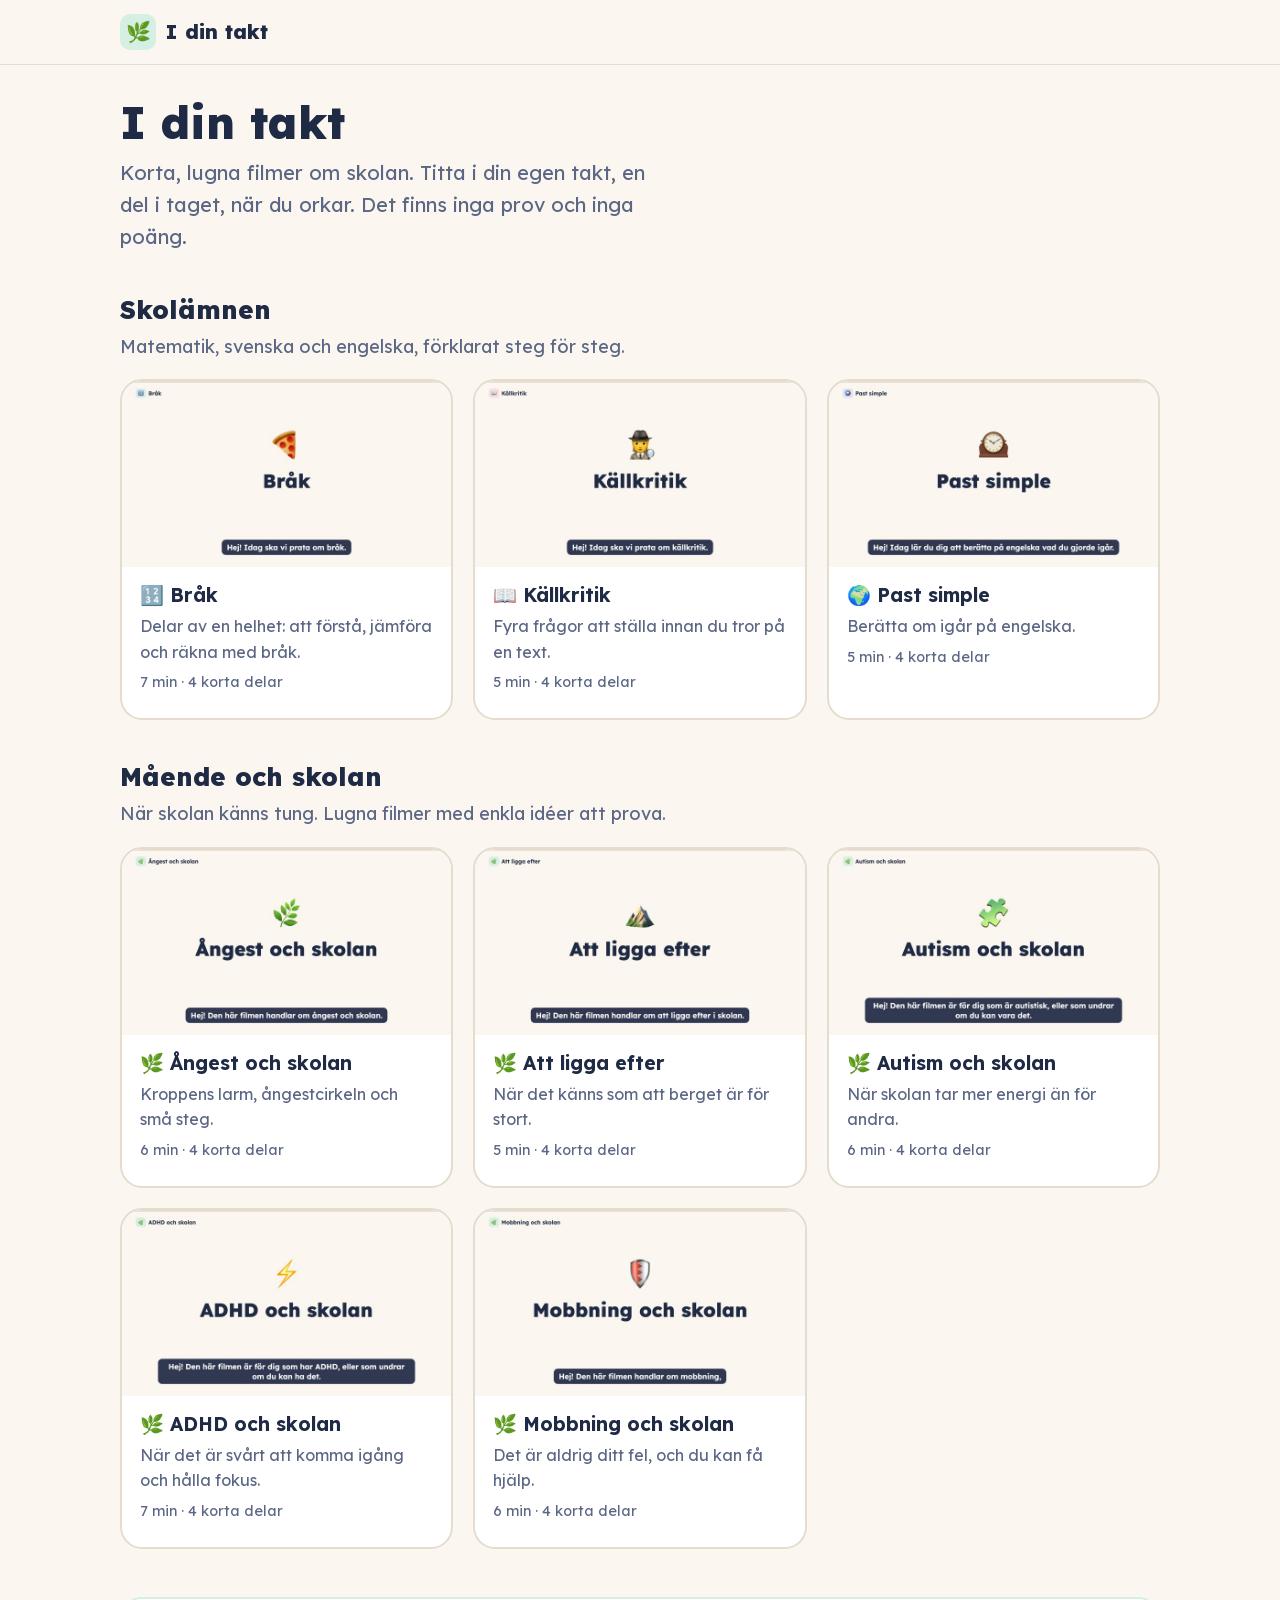
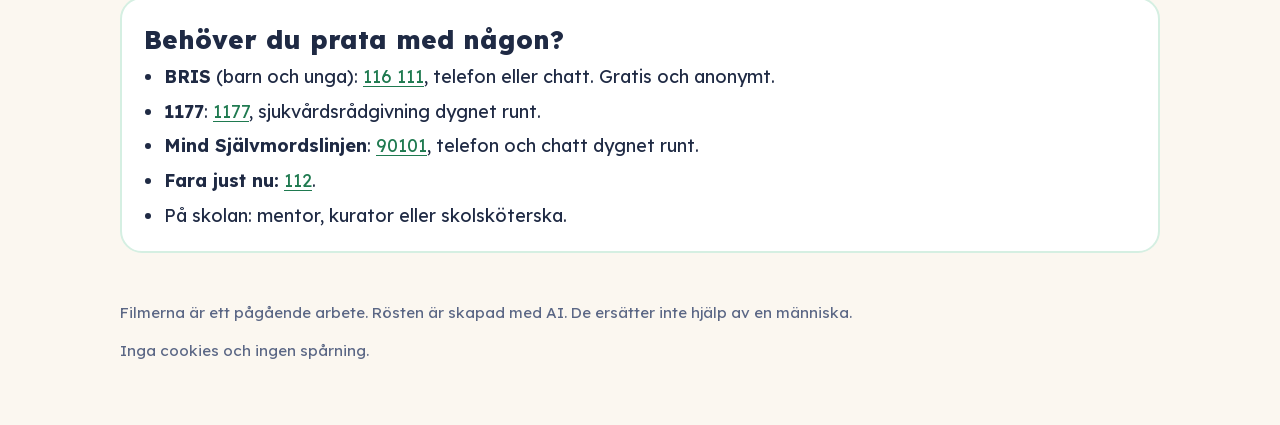
==== index.html @ 9127939b "Första version: filmer om skolan och mående Co-Authored-By: Claude Sonnet 5.5 <noreply@anthropic.com" ====
<!doctype html>
<html lang="sv">
<head>
<meta charset="utf-8">
<meta name="viewport" content="width=device-width, initial-scale=1">
<meta name="robots" content="noindex, nofollow">
<title>I din takt</title>
<meta name="description" content="Korta, lugna filmer om skolan.">
<link rel="preload" href="assets/lexend-latin.woff2" as="font" type="font/woff2" crossorigin>
<link rel="stylesheet" href="assets/style.css">
</head>
<body>
<a class="skip" href="#main">Hoppa till innehållet</a>
<header class="top"><div class="wrap"><a class="brand" href="index.html"><span class="logo" aria-hidden="true">🌿</span> I din takt</a></div></header>
<main id="main" class="wrap">
<h1>I din takt</h1>
<p class="lead">Korta, lugna filmer om skolan. Titta i din egen takt, en del i taget, när du orkar. Det finns inga prov och inga poäng.</p>
<section class="group"><h2>Skolämnen</h2><p>Matematik, svenska och engelska, förklarat steg för steg.</p><div class="grid"><a class="card" href="lektion/matematik-brak.html">
<img src="videos/matematik-brak/matematik-brak-hela.jpg" alt="" loading="lazy" width="720" height="405">
<div class="card-body"><h3><span aria-hidden="true">🔢</span> Bråk</h3><p>Delar av en helhet: att förstå, jämföra och räkna med bråk.</p><p class="meta">7 min · 4 korta delar</p></div></a><a class="card" href="lektion/svenska-kallkritik.html">
<img src="videos/svenska-kallkritik/svenska-kallkritik-hela.jpg" alt="" loading="lazy" width="720" height="405">
<div class="card-body"><h3><span aria-hidden="true">📖</span> Källkritik</h3><p>Fyra frågor att ställa innan du tror på en text.</p><p class="meta">5 min · 4 korta delar</p></div></a><a class="card" href="lektion/engelska-past-simple.html">
<img src="videos/engelska-past-simple/engelska-past-simple-hela.jpg" alt="" loading="lazy" width="720" height="405">
<div class="card-body"><h3><span aria-hidden="true">🌍</span> Past simple</h3><p>Berätta om igår på engelska.</p><p class="meta">5 min · 4 korta delar</p></div></a></div></section><section class="group"><h2>Mående och skolan</h2><p>När skolan känns tung. Lugna filmer med enkla idéer att prova.</p><div class="grid"><a class="card" href="lektion/maende-angest.html">
<img src="videos/maende-angest/maende-angest-hela.jpg" alt="" loading="lazy" width="720" height="405">
<div class="card-body"><h3><span aria-hidden="true">🌿</span> Ångest och skolan</h3><p>Kroppens larm, ångestcirkeln och små steg.</p><p class="meta">6 min · 4 korta delar</p></div></a><a class="card" href="lektion/maende-ligga-efter.html">
<img src="videos/maende-ligga-efter/maende-ligga-efter-hela.jpg" alt="" loading="lazy" width="720" height="405">
<div class="card-body"><h3><span aria-hidden="true">🌿</span> Att ligga efter</h3><p>När det känns som att berget är för stort.</p><p class="meta">5 min · 4 korta delar</p></div></a><a class="card" href="lektion/maende-autism.html">
<img src="videos/maende-autism/maende-autism-hela.jpg" alt="" loading="lazy" width="720" height="405">
<div class="card-body"><h3><span aria-hidden="true">🌿</span> Autism och skolan</h3><p>När skolan tar mer energi än för andra.</p><p class="meta">6 min · 4 korta delar</p></div></a><a class="card" href="lektion/maende-adhd.html">
<img src="videos/maende-adhd/maende-adhd-hela.jpg" alt="" loading="lazy" width="720" height="405">
<div class="card-body"><h3><span aria-hidden="true">🌿</span> ADHD och skolan</h3><p>När det är svårt att komma igång och hålla fokus.</p><p class="meta">7 min · 4 korta delar</p></div></a><a class="card" href="lektion/maende-mobbning.html">
<img src="videos/maende-mobbning/maende-mobbning-hela.jpg" alt="" loading="lazy" width="720" height="405">
<div class="card-body"><h3><span aria-hidden="true">🌿</span> Mobbning och skolan</h3><p>Det är aldrig ditt fel, och du kan få hjälp.</p><p class="meta">6 min · 4 korta delar</p></div></a></div></section>
<section class="help" aria-labelledby="hjalp">
<h2 id="hjalp">Behöver du prata med någon?</h2>
<ul>
<li><strong>BRIS</strong> (barn och unga): <a href="tel:116111">116 111</a>, telefon eller chatt. Gratis och anonymt.</li>
<li><strong>1177</strong>: <a href="tel:1177">1177</a>, sjukvårdsrådgivning dygnet runt.</li>
<li><strong>Mind Självmordslinjen</strong>: <a href="tel:90101">90101</a>, telefon och chatt dygnet runt.</li>
<li><strong>Fara just nu:</strong> <a href="tel:112">112</a>.</li>
<li>På skolan: mentor, kurator eller skolsköterska.</li>
</ul>
</section>
</main>
<footer class="wrap foot">
<p>Filmerna är ett pågående arbete. Rösten är skapad med AI. De ersätter inte hjälp av en människa.</p>
<p>Inga cookies och ingen spårning.</p>
</footer>
<script>// På smala, stående skärmar visas de korta delarna i stående format.
(function () {
  try {
    var narrow = window.matchMedia("(max-width: 700px) and (orientation: portrait)").matches;
    if (!narrow) return;
    document.querySelectorAll("video[data-port]").forEach(function (v) {
      v.src = v.getAttribute("data-port");
      v.poster = v.getAttribute("data-poster-port");
      v.classList.add("port");
    });
  } catch (e) {}
})();
</script>
</body>
</html>
---- assets/style.css ----
@font-face{font-family:"Lexend";src:url("lexend-latin.woff2") format("woff2");font-weight:100 900;font-style:normal;font-display:swap}
:root{--bg:#FBF7F0;--ink:#1F2A44;--mute:#5B6785;--card:#fff;--line:#E4DCCD;--green:#2F9E6B;--green-soft:#D5EFE2;--green-dark:#1f7a50;--teal:#1B8FA0}
*{box-sizing:border-box}
html{-webkit-text-size-adjust:100%}
body{margin:0;background:var(--bg);color:var(--ink);font-family:"Lexend",system-ui,-apple-system,"Segoe UI",sans-serif;font-size:1.125rem;line-height:1.6}
.wrap{max-width:1080px;margin:0 auto;padding:0 20px}
.skip{position:absolute;left:-999px;top:0;background:var(--ink);color:#fff;padding:10px 14px;border-radius:0 0 10px 0;z-index:10}
.skip:focus{left:0}
.top{border-bottom:1px solid var(--line);background:var(--bg);position:sticky;top:0;z-index:5}
.brand{display:inline-flex;align-items:center;gap:10px;padding:14px 0;font-weight:800;font-size:1.25rem;color:var(--ink);text-decoration:none}
.logo{display:inline-grid;place-items:center;width:36px;height:36px;border-radius:10px;background:var(--green-soft)}
h1{font-size:clamp(2rem,5vw,2.8rem);line-height:1.15;margin:32px 0 8px;font-weight:800}
h2{font-size:1.6rem;line-height:1.25;margin:40px 0 8px;font-weight:800}
h3{font-size:1.2rem;line-height:1.3;margin:0 0 6px;font-weight:700}
p{margin:0 0 14px}
.lead{font-size:1.25rem;color:var(--mute);max-width:46ch}
.note{background:var(--green-soft);border-radius:14px;padding:14px 18px;max-width:60ch}
.meta{font-weight:400;font-size:.9rem;color:var(--mute)}
a{color:var(--green-dark);text-underline-offset:3px}
a:focus-visible,summary:focus-visible,video:focus-visible{outline:4px solid var(--teal);outline-offset:3px;border-radius:6px}
.crumb{margin:20px 0 0}
.group p{color:var(--mute);margin-bottom:18px}
.grid{display:grid;gap:20px;grid-template-columns:repeat(auto-fill,minmax(280px,1fr))}
.card{display:block;background:var(--card);border:2px solid var(--line);border-radius:22px;overflow:hidden;text-decoration:none;color:inherit;transition:border-color .15s}
.card:hover{border-color:var(--green)}
.card img{display:block;width:100%;height:auto;background:var(--green-soft)}
.card-body{padding:16px 18px 18px}
.card-body p{margin:0 0 6px;color:var(--mute);font-size:1rem}
.card-body .meta{font-size:.9rem}
video{display:block;width:100%;max-width:860px;height:auto;aspect-ratio:16/9;background:#000;border-radius:18px}
video.port{aspect-ratio:9/16;max-width:420px;margin:0 auto}
.parts{display:grid;gap:28px;grid-template-columns:repeat(auto-fill,minmax(320px,1fr))}
.part{background:var(--card);border:2px solid var(--line);border-radius:22px;padding:18px}
.part video{border-radius:14px}
.chap{margin-top:12px;max-width:860px}
.chap summary{cursor:pointer;font-weight:600}
.chap ul{list-style:none;padding:0;margin:10px 0 0;color:var(--mute)}
.help{margin:48px 0 24px;background:var(--card);border:2px solid var(--green-soft);border-radius:22px;padding:8px 22px 14px}
.help h2{margin-top:16px}
.help ul{padding-left:20px;margin:0}
.help li{margin:6px 0}
.foot{color:var(--mute);font-size:.95rem;padding-top:24px;padding-bottom:48px}
@media (prefers-reduced-motion:reduce){*{transition:none!important;scroll-behavior:auto!important}}
@media (max-width:700px){body{font-size:1.0625rem}.wrap{padding:0 16px}.parts{grid-template-columns:1fr}}
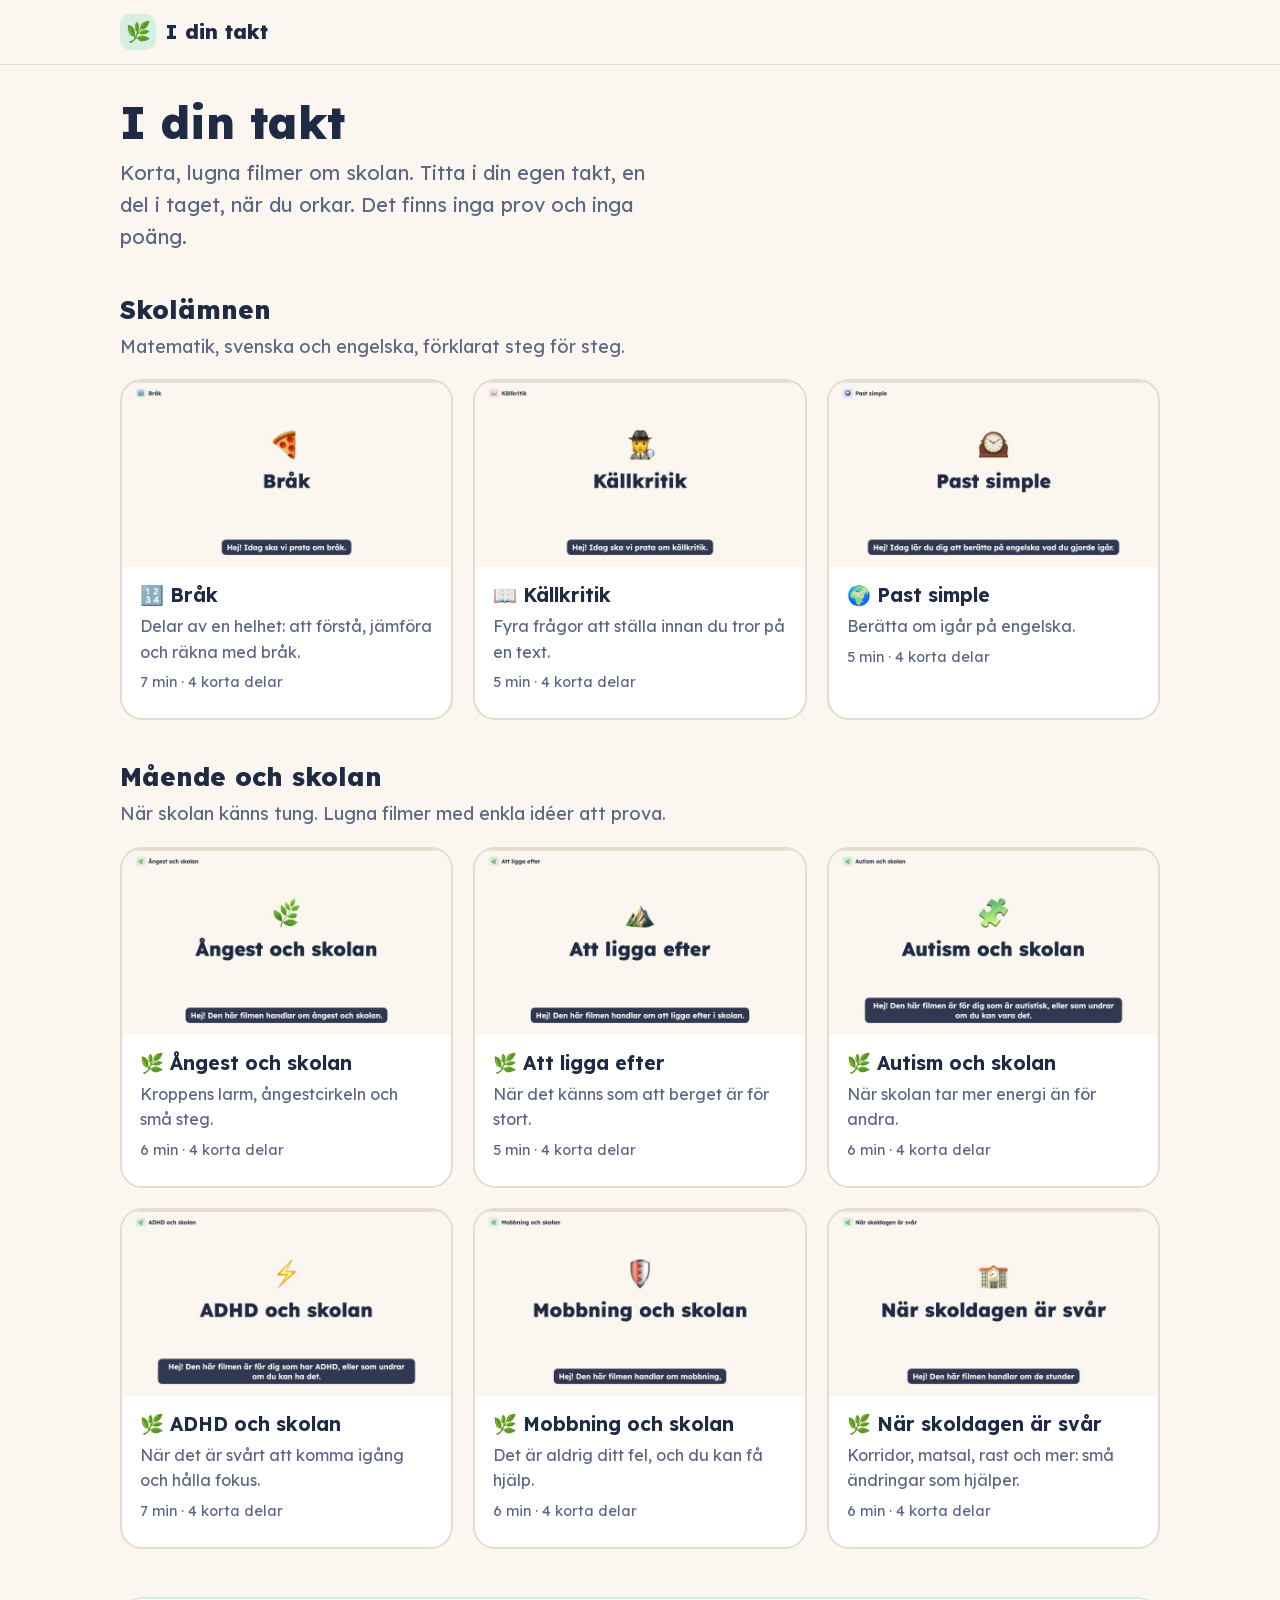
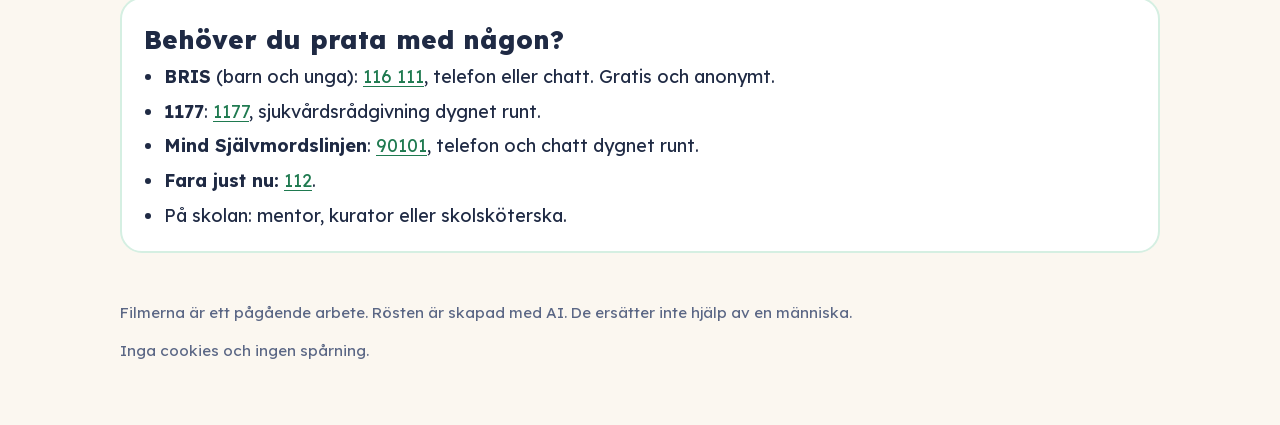
==== commit 7da33663: "Ny film: När skoldagen är svår Co-Authored-By: Claude Sonnet 5.5 <noreply@anthropic.com>" ====
--- a/index.html
+++ b/index.html
@@ -31,7 +31,9 @@
 <img src="videos/maende-adhd/maende-adhd-hela.jpg" alt="" loading="lazy" width="720" height="405">
 <div class="card-body"><h3><span aria-hidden="true">🌿</span> ADHD och skolan</h3><p>När det är svårt att komma igång och hålla fokus.</p><p class="meta">7 min · 4 korta delar</p></div></a><a class="card" href="lektion/maende-mobbning.html">
 <img src="videos/maende-mobbning/maende-mobbning-hela.jpg" alt="" loading="lazy" width="720" height="405">
-<div class="card-body"><h3><span aria-hidden="true">🌿</span> Mobbning och skolan</h3><p>Det är aldrig ditt fel, och du kan få hjälp.</p><p class="meta">6 min · 4 korta delar</p></div></a></div></section>
+<div class="card-body"><h3><span aria-hidden="true">🌿</span> Mobbning och skolan</h3><p>Det är aldrig ditt fel, och du kan få hjälp.</p><p class="meta">6 min · 4 korta delar</p></div></a><a class="card" href="lektion/maende-skoldagen.html">
+<img src="videos/maende-skoldagen/maende-skoldagen-hela.jpg" alt="" loading="lazy" width="720" height="405">
+<div class="card-body"><h3><span aria-hidden="true">🌿</span> När skoldagen är svår</h3><p>Korridor, matsal, rast och mer: små ändringar som hjälper.</p><p class="meta">6 min · 4 korta delar</p></div></a></div></section>
 <section class="help" aria-labelledby="hjalp">
 <h2 id="hjalp">Behöver du prata med någon?</h2>
 <ul>
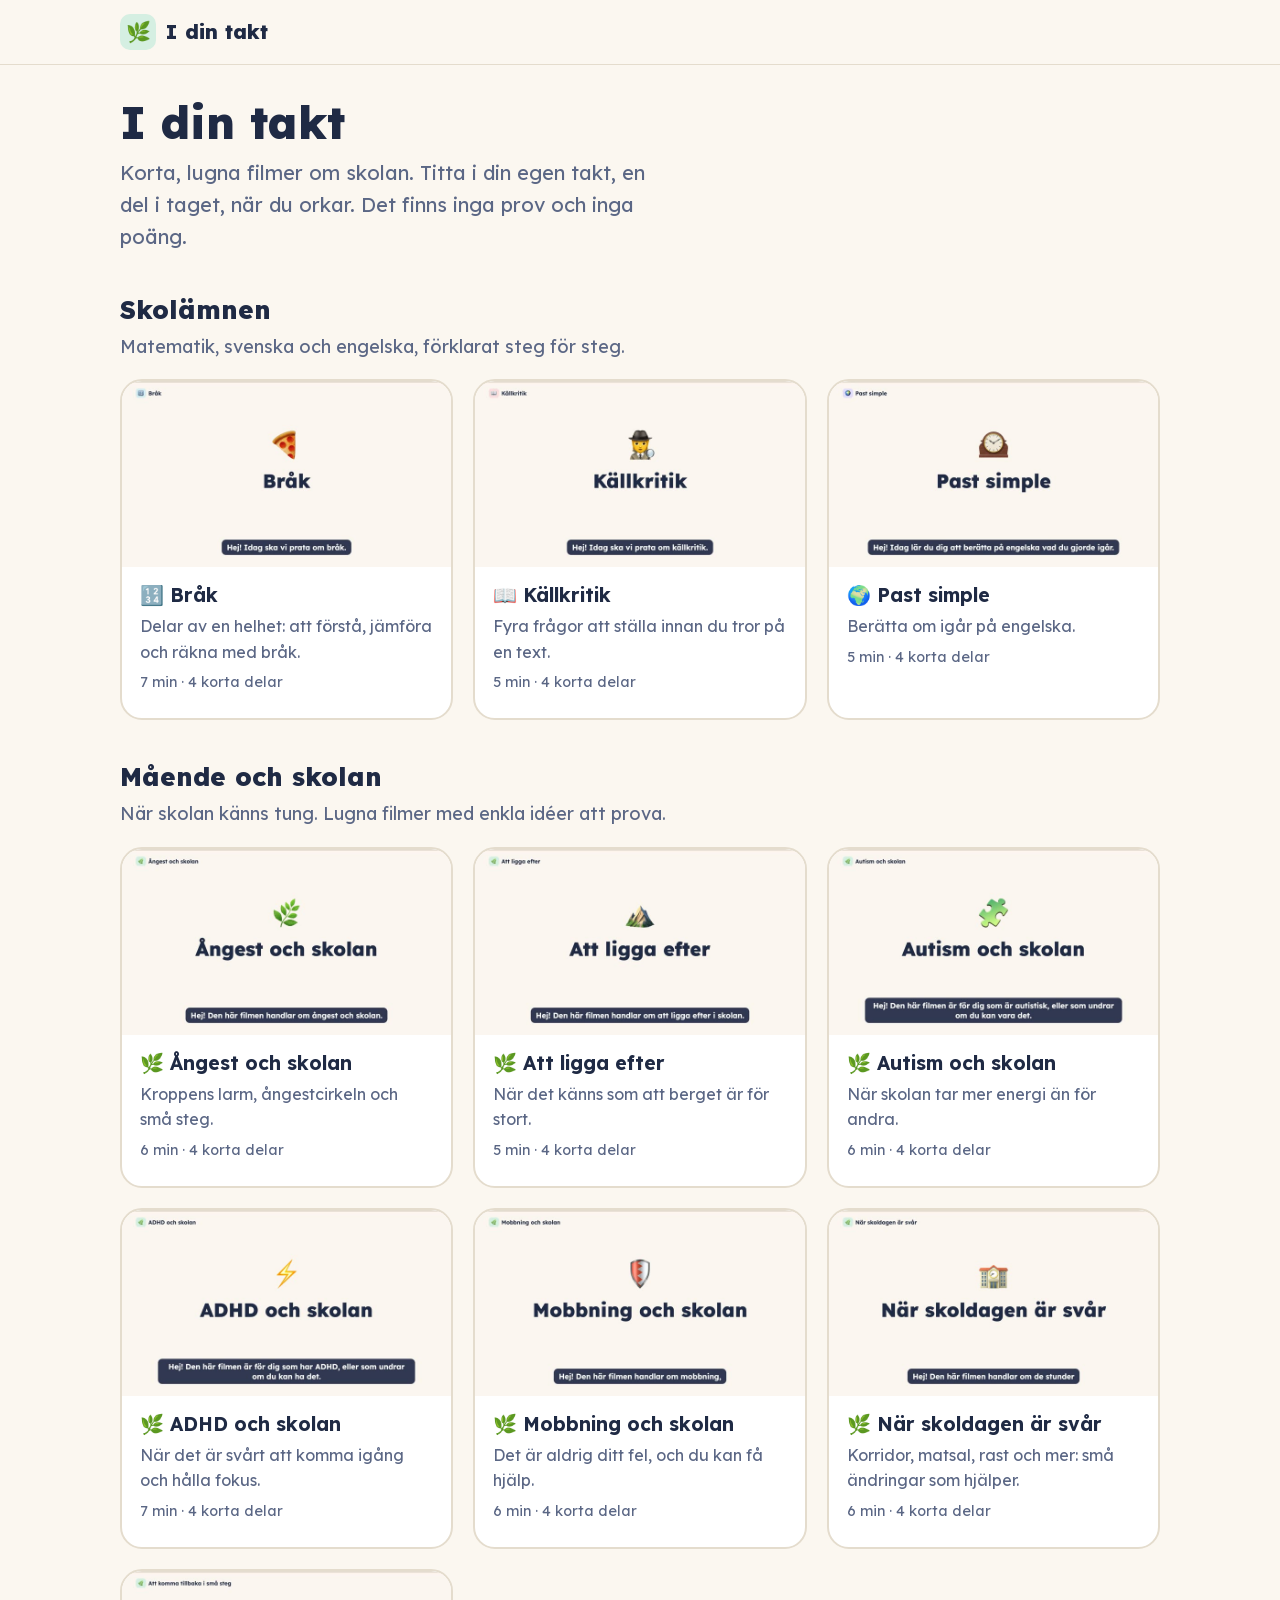
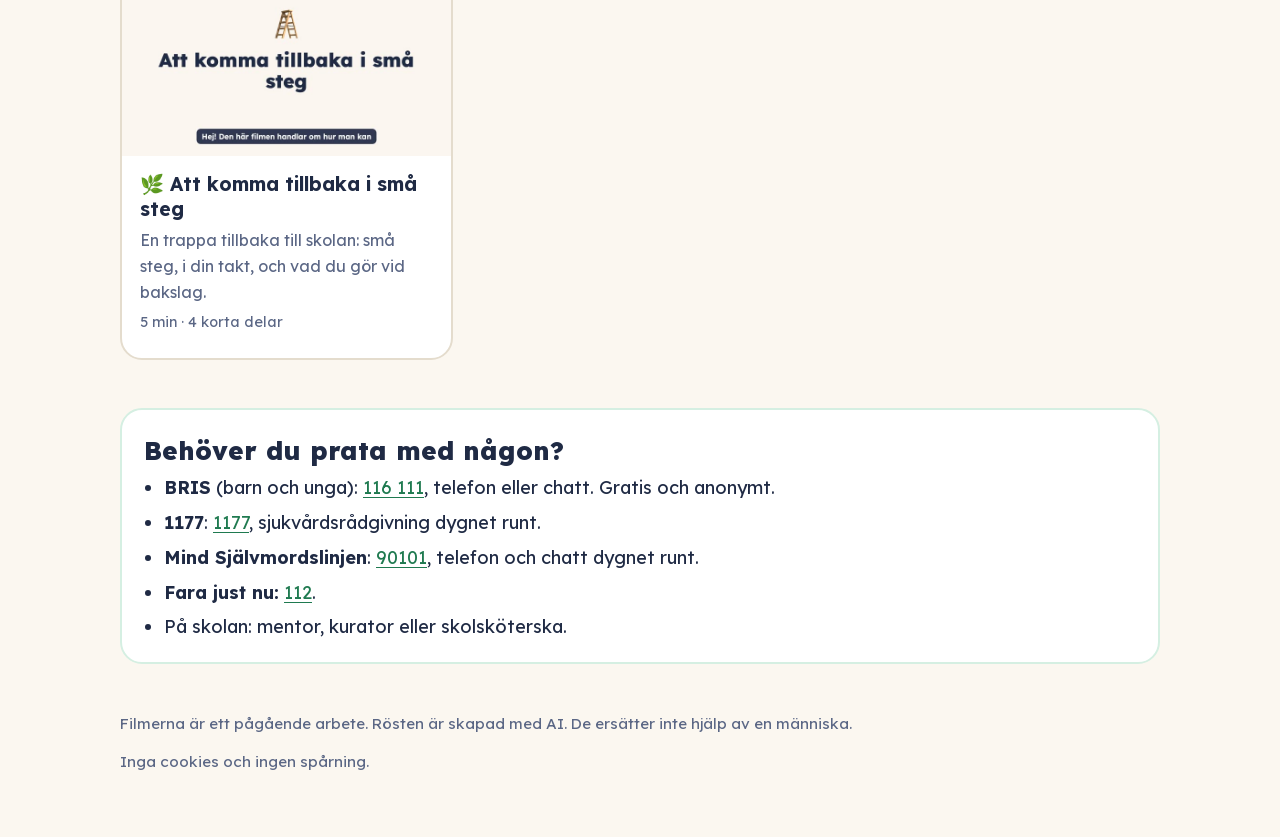
==== commit a6590dc7: "Ny film: Att komma tillbaka i små steg Co-Authored-By: Claude Sonnet 5.5 <noreply@anthropic.com>" ====
--- a/index.html
+++ b/index.html
@@ -5,7 +5,23 @@
 <meta name="viewport" content="width=device-width, initial-scale=1">
 <meta name="robots" content="noindex, nofollow">
 <title>I din takt</title>
-<meta name="description" content="Korta, lugna filmer om skolan.">
+<meta name="description" content="Korta, lugna filmer om skolan. Titta i din egen takt, en del i taget.">
+<meta name="theme-color" content="#FBF7F0">
+<link rel="icon" href="data:image/svg+xml,%3Csvg xmlns=%27http://www.w3.org/2000/svg%27 viewBox=%270 0 100 100%27%3E%3Crect width=%27100%27 height=%27100%27 rx=%2722%27 fill=%27%23D5EFE2%27/%3E%3Ctext x=%2750%27 y=%2770%27 font-size=%2762%27 text-anchor=%27middle%27%3E%F0%9F%8C%BF%3C/text%3E%3C/svg%3E">
+<meta property="og:type" content="website">
+<meta property="og:locale" content="sv_SE">
+<meta property="og:site_name" content="I din takt">
+<meta property="og:title" content="I din takt">
+<meta property="og:description" content="Korta, lugna filmer om skolan. Titta i din egen takt, en del i taget.">
+<meta property="og:url" content="https://birgermoell.github.io/i-din-takt/">
+<meta property="og:image" content="https://birgermoell.github.io/i-din-takt/assets/og/home.png">
+<meta property="og:image:width" content="1200">
+<meta property="og:image:height" content="630">
+<meta property="og:image:alt" content="I din takt – I din takt">
+<meta name="twitter:card" content="summary_large_image">
+<meta name="twitter:title" content="I din takt">
+<meta name="twitter:description" content="Korta, lugna filmer om skolan. Titta i din egen takt, en del i taget.">
+<meta name="twitter:image" content="https://birgermoell.github.io/i-din-takt/assets/og/home.png">
 <link rel="preload" href="assets/lexend-latin.woff2" as="font" type="font/woff2" crossorigin>
 <link rel="stylesheet" href="assets/style.css">
 </head>
@@ -33,7 +49,9 @@
 <img src="videos/maende-mobbning/maende-mobbning-hela.jpg" alt="" loading="lazy" width="720" height="405">
 <div class="card-body"><h3><span aria-hidden="true">🌿</span> Mobbning och skolan</h3><p>Det är aldrig ditt fel, och du kan få hjälp.</p><p class="meta">6 min · 4 korta delar</p></div></a><a class="card" href="lektion/maende-skoldagen.html">
 <img src="videos/maende-skoldagen/maende-skoldagen-hela.jpg" alt="" loading="lazy" width="720" height="405">
-<div class="card-body"><h3><span aria-hidden="true">🌿</span> När skoldagen är svår</h3><p>Korridor, matsal, rast och mer: små ändringar som hjälper.</p><p class="meta">6 min · 4 korta delar</p></div></a></div></section>
+<div class="card-body"><h3><span aria-hidden="true">🌿</span> När skoldagen är svår</h3><p>Korridor, matsal, rast och mer: små ändringar som hjälper.</p><p class="meta">6 min · 4 korta delar</p></div></a><a class="card" href="lektion/maende-tillbaka.html">
+<img src="videos/maende-tillbaka/maende-tillbaka-hela.jpg" alt="" loading="lazy" width="720" height="405">
+<div class="card-body"><h3><span aria-hidden="true">🌿</span> Att komma tillbaka i små steg</h3><p>En trappa tillbaka till skolan: små steg, i din takt, och vad du gör vid bakslag.</p><p class="meta">5 min · 4 korta delar</p></div></a></div></section>
 <section class="help" aria-labelledby="hjalp">
 <h2 id="hjalp">Behöver du prata med någon?</h2>
 <ul>
